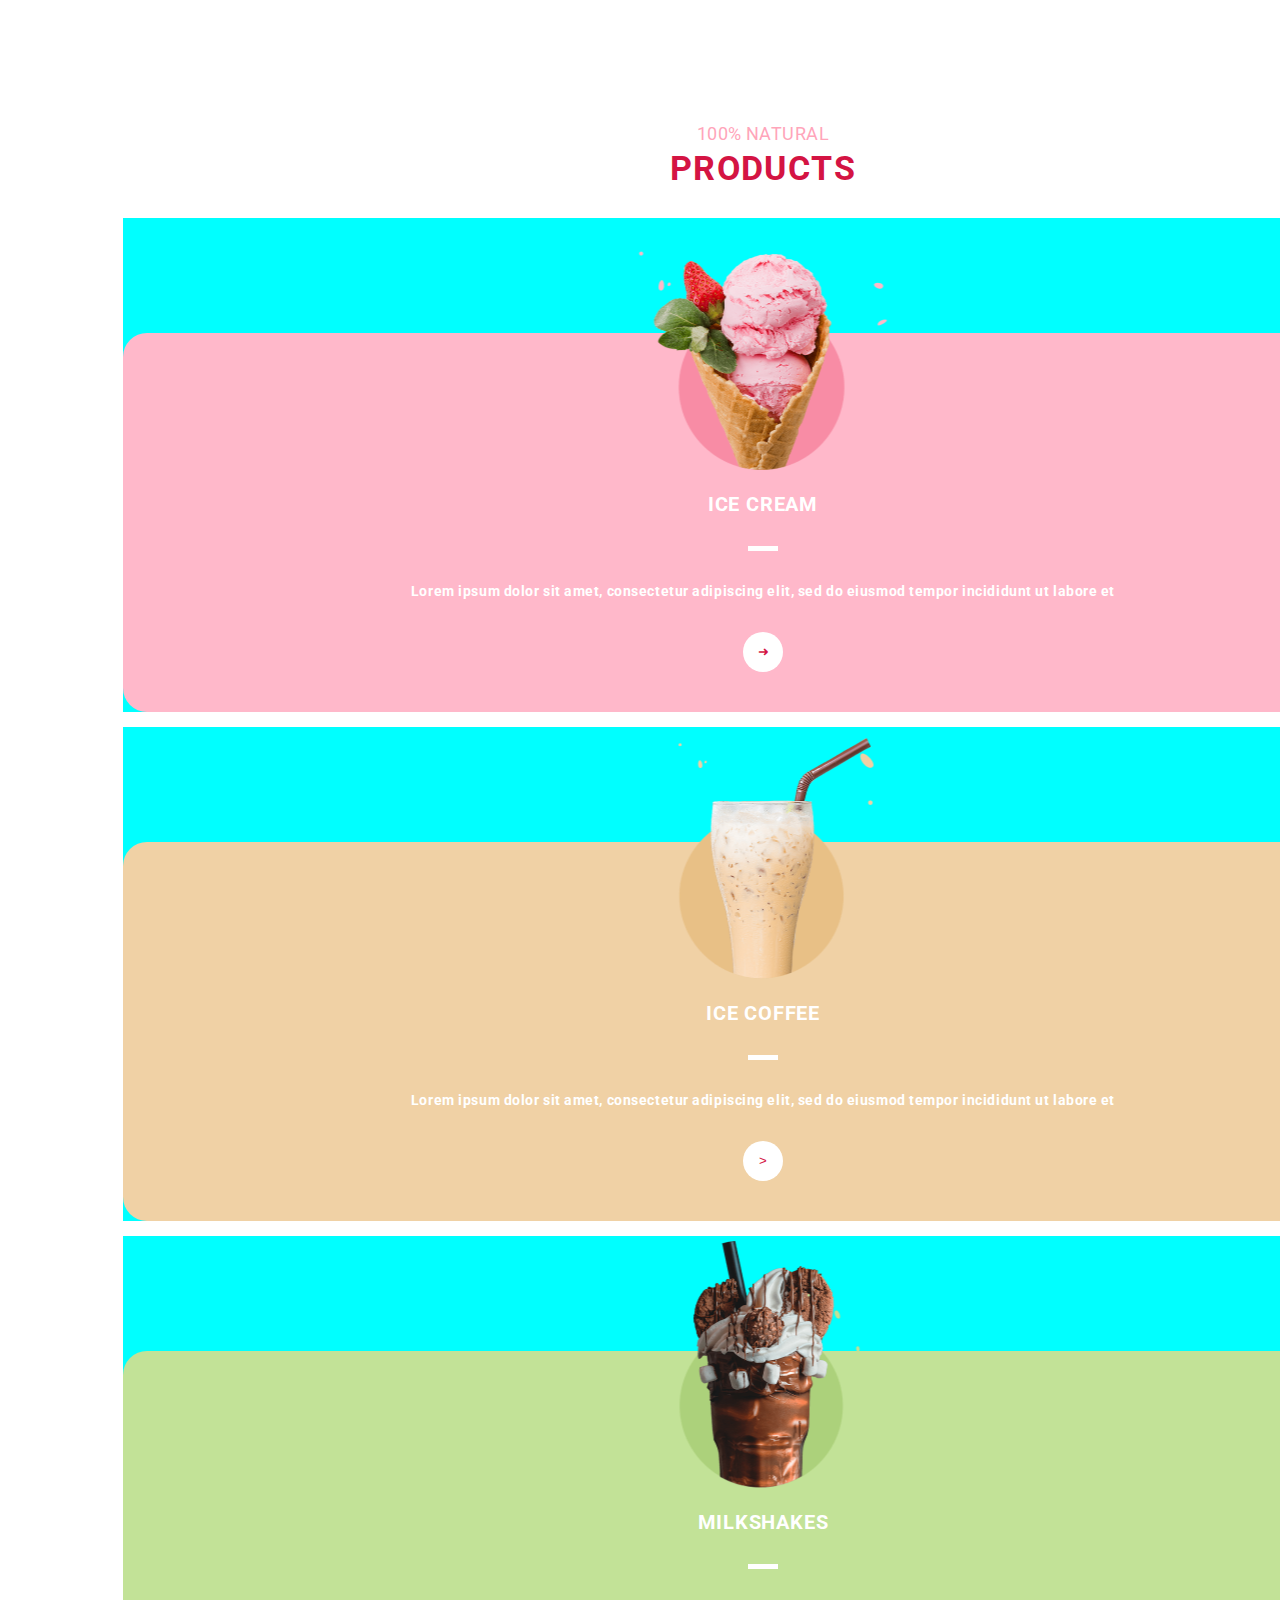
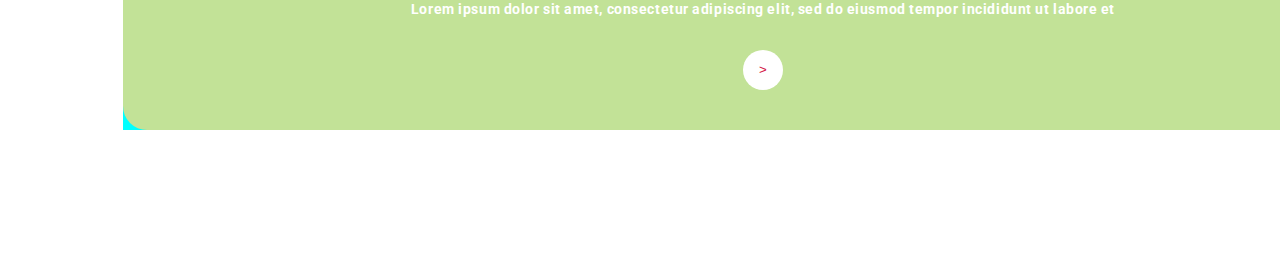
==== index.html @ 1167fb59 "копирует файлы" ====
<!DOCTYPE html>
<html lang="ru">
  <head>
    <meta charset="UTF-8" />
    <meta http-equiv="X-UA-Compatible" content="IE=edge" />
    <meta name="viewport" content="width=device-width, initial-scale=1.0" />
    <title>Студия_ВМ</title>

    <link rel="preconnect" href="https://fonts.googleapis.com" />
    <link rel="preconnect" href="https://fonts.gstatic.com" crossorigin />
    <link
      href="https://fonts.googleapis.com/css2?family=Raleway:wght@700&family=Roboto:wght@400;500;700;900&display=swap"
      rel="stylesheet"
    />

    <link
      rel="stylesheet"
      href="https://cdnjs.cloudflare.com/ajax/libs/modern-normalize/1.1.0/modern-normalize.min.css"
      integrity="sha512-wpPYUAdjBVSE4KJnH1VR1HeZfpl1ub8YT/NKx4PuQ5NmX2tKuGu6U/JRp5y+Y8XG2tV+wKQpNHVUX03MfMFn9Q=="
      crossorigin="anonymous"
      referrerpolicy="no-referrer"
    />

    <link rel="stylesheet" href="./css/main.min.css" />
  </head>
  <body>
    <section class="section">
      <div class="container">
        <p class="section-products__label section-products__label--margin">
          100% natural
        </p>
        <h2 class="section-products__title section-products__title--margin">
          products
        </h2>
        <ul class="products">
          <li class="products__item products__item--ice-cream-img">
            <div
              class="products__container products__container--color-ice-cream"
            >
              <h3 class="products__title products__text--margin">ice cream</h3>
              <p class="products__text products__text--margin">
                Lorem ipsum dolor sit amet, consectetur adipiscing elit, sed do
                eiusmod tempor incididunt ut labore et
              </p>
              <button class="products__btn" type="button">&#10140</button>
            </div>
          </li>

          <li class="products__item products__item--ice-coffee-img">
            <div
              class="products__container products__container--color-ice-coffee"
            >
              <h3 class="products__title products__text--margin">ice coffee</h3>
              <p class="products__text products__text--margin">
                Lorem ipsum dolor sit amet, consectetur adipiscing elit, sed do
                eiusmod tempor incididunt ut labore et
              </p>
              <button class="products__btn" type="button">></button>
            </div>
          </li>

          <li class="products__item products__item--milkshakes-img">
            <div
              class="products__container products__container--color-milkshakes"
            >
              <h3 class="products__title products__text--margin">milkshakes</h3>
              <p class="products__text products__text--margin">
                Lorem ipsum dolor sit amet, consectetur adipiscing elit, sed do
                eiusmod tempor incididunt ut labore et
              </p>
              <button class="products__btn" type="button">></button>
            </div>
          </li>
        </ul>
      </div>
    </section>
  </body>
</html>
---- css/main.min.css ----
:root{--primary-text-color: #757575;--title-text-color: #212121;--accent-color: #2196F3;--basic-white-color: #ffffff;--basic-dark-color: #2F303A;--primary-icon-color: #AFB1B8;--primary-font: 'Roboto', sans-serif;--secondary-font: 'Raleway', sans-serif}.visually-hidden{position:absolute;white-space:nowrap;width:1px;height:1px;overflow:hidden;border:0;padding:0;clip:rect(0 0 0 0);clip-path:inset(50%);margin:-1px}body{background-color:var(--basic-white-color);color:var(--primary-text-color);font-family:var(--primary-font);font-size:14px;line-height:1.71;letter-spacing:0.03em}a{text-decoration:none}ul,ol{padding:0;margin:0;list-style:none}img{display:block;max-width:100%;height:auto}h1,h2,h3,h4,h5,h6,p{margin-top:0;margin-bottom:0}.section{padding-top:120px;padding-bottom:100px}@media screen and (min-width: 768px){.section{padding-bottom:110px}}@media screen and (min-width: 1280px){.section{padding-top:125px;padding-bottom:120px}}.container{padding-left:20px;padding-right:20px;margin-right:auto;margin-left:auto}@media screen and (min-width: 320px){.container{width:320px}}@media screen and (min-width: 768px){.container{width:768px;padding-left:34px;padding-right:34px}}@media screen and (min-width: 1280px){.container{width:1280px;padding-left:115px;padding-right:115px}}.logo{font-family:var(--secondary-font);font-weight:700;font-size:24px;line-height:1.17;color:var(--accent-color)}@media screen and (min-width: 1200px){.logo{font-size:26px;line-height:1.19}}.logo__accent-header{color:#000000}.footer__logo{display:block;margin-bottom:20px}.logo__accent-footer{color:var(--basic-white-color)}.social{display:flex;justify-content:center}.social__item{width:44px;height:44px;margin-right:10px}.social__item:last-child{margin-right:0}.social__link{width:100%;height:100%;background-color:#fff;border-radius:50%;display:flex;align-items:center;justify-content:center;transition:background-color 250ms cubic-bezier(0.4, 0, 0.2, 1)}.social__link:hover,.social__link:focus{background-color:var(--accent-color)}.social__link--background-footer{background-color:rgba(255,255,255,0.1)}.social__social-icon{fill:#afb1b8;transition:fill 250ms cubic-bezier(0.4, 0, 0.2, 1)}.social__link:hover .social__social-icon,.social__link:focus .social__social-icon{fill:#ffffff}.social__social-icon-footer{fill:#ffffff}.button{font-family:inherit;font-weight:700;font-size:16px;line-height:1.87;letter-spacing:0.06em;background-color:var(--accent-color);color:var(--basic-white-color);border:transparent;cursor:pointer;box-shadow:0px 4px 4px rgba(0,0,0,0.15);border-radius:4px}.backdrop{position:fixed;top:0;left:0;width:100vw;height:100vh;background-color:rgba(0,0,0,0.2);opacity:1;transition:opacity 250ms cubic-bezier(0.4, 0, 0.2, 1),visibility 250ms cubic-bezier(0.4, 0, 0.2, 1)}.backdrop.is-hidden{visibility:hidden;opacity:0;pointer-events:none}.modal{padding:40px;background-color:#fff;box-shadow:0px 1px 3px rgba(0,0,0,0.12),0px 1px 1px rgba(0,0,0,0.14),0px 2px 1px rgba(0,0,0,0.2);border-radius:4px}@media screen and (min-width: 480px){.modal{position:absolute;top:50%;left:50%;z-index:10;width:450px;transform:translate(-50%, -50%) scale(1);transition:transform 250ms cubic-bezier(0.4, 0, 0.2, 1)}.backdrop.is-hidden .modal{transform:translate(-50%, -50%) scale(0.8)}}@media screen and (min-width: 1200px){.modal{width:528px}}.modal__btn{position:absolute;top:8px;right:8px;width:30px;height:30px;border:1px solid rgba(0,0,0,0.1);border-radius:50%;background-color:#ffffff;cursor:pointer;line-height:0;display:flex;align-items:center;justify-content:center}.modal__btn-icon{fill:#000000;transition:fill 250ms cubic-bezier(0.4, 0, 0.2, 1)}.modal__btn:hover .modal__btn-icon,.modal__btn:focus .modal__btn-icon{fill:var(--accent-color)}.modal-form__title{margin-bottom:12px;font-weight:700;font-size:20px;line-height:1.5;text-align:center;letter-spacing:0.03em;color:#212121}@media screen and (min-width: 1200px){.modal-form__title{line-height:1.15}}.modal-form__label{display:block;font-size:12px;line-height:1.17;letter-spacing:0.01em;margin-bottom:10px;transition:color 250ms cubic-bezier(0.4, 0, 0.2, 1)}@media screen and (max-width: 767px){.modal-form__label:focus-within{color:var(--accent-color)}}.modal-form__wrapper{position:relative;display:block;margin-top:4px}.modal-form__input{width:100%;height:40px;padding-left:42px;border:1px solid rgba(33,33,33,0.2);border-radius:4px;cursor:pointer;transition:border 250ms cubic-bezier(0.4, 0, 0.2, 1)}.modal-form__input:focus{border-color:var(--accent-color);outline:none}.modal-form__icon{position:absolute;top:50%;left:12px;transform:translateY(-50%);fill:var(--title-text-color);transition:fill 250ms cubic-bezier(0.4, 0, 0.2, 1)}.modal-form__input:focus+.modal-form__icon{fill:var(--accent-color)}.modal-form--textarea-margin{margin-bottom:20px}.modal-form__textarea{display:block;width:100%;height:120px;padding:12px 16px;margin-top:4px;resize:none;border:1px solid rgba(33,33,33,0.2);border-radius:4px;cursor:pointer;transition:border 250ms cubic-bezier(0.4, 0, 0.2, 1)}.modal-form__textarea:focus{border-color:var(--accent-color);outline:none}.modal-form__textarea::placeholder{line-height:1.14;letter-spacing:0.01em;color:rgba(117,117,117,0.5)}.modal-form__checkbox:checked+.modal-form__checkbox-label::before{background-image:url(../img/icon-check.svg);background-repeat:no-repeat;background-size:cover;background-position:center;background-origin:border-box;border-color:transparent}.modal-form__checkbox:focus+.modal-form__checkbox-label::before{outline:2px solid var(--accent-color)}.modal-form__checkbox-label{display:flex;align-items:center;justify-content:center;margin-bottom:30px;cursor:pointer;line-height:1.71}@media screen and (max-width: 1199px){.modal-form__checkbox-label{font-size:12px;line-height:1.17;letter-spacing:0.02em}}.modal-form__checkbox-label::before{display:block;content:'';width:16px;height:15px;margin-right:8px;border:2px solid var(--title-text-color);border-radius:2px}.modal-form__agreement{text-decoration:underline;color:var(--accent-color)}.modal-form__btn{display:block;margin:0 auto;padding:10px 55px;transition:background-color 250ms cubic-bezier(0.4, 0, 0.2, 1)}.modal-form__btn:hover,.modal-form__btn:focus{background-color:#188ce8}.header{padding-top:16px;padding-bottom:16px;border-bottom:1px solid #ececec}@media screen and (min-width: 768px){.header{padding-top:21px;padding-bottom:21px}}@media screen and (min-width: 1200px){.header{padding-top:24px;padding-bottom:25px}}.header__container{display:flex;align-items:center}@media screen and (max-width: 767px){.header__container{justify-content:space-between}}@media screen and (max-width: 767px){.header-nav{display:none}}@media screen and (min-width: 768px){.nav{display:flex;margin-left:88px}}@media screen and (min-width: 1200px){.nav{margin-left:93px}}.nav__item+.nav__item{margin-left:50px}.nav__link{font-weight:500;letter-spacing:0.02em;line-height:1.14;color:var(--title-text-color);position:relative;transition:color 250ms cubic-bezier(0.4, 0, 0.2, 1)}.nav__link:hover,.nav__link:focus{color:var(--accent-color)}.nav__link.nav__link--current{color:var(--accent-color)}.nav__link.nav__link--current::after{content:'';display:block;width:100%;height:4px;border-radius:2px;background-color:var(--accent-color);position:absolute;left:0;bottom:-33px}.header-contacts{margin-left:auto}@media screen and (max-width: 767px){.header-contacts{display:none}}@media screen and (min-width: 1200px){.header-contacts{display:flex}}.header-contacts__item+.header-contacts__item{margin-top:10px}@media screen and (min-width: 1200px){.header-contacts__item+.header-contacts__item{margin-top:0;margin-left:50px}}.header-contacts__link{color:var(--primary-text-color);display:flex;align-items:center;font-weight:500;font-size:12px;line-height:1.17;letter-spacing:0.02em;transition:color 250ms cubic-bezier(0.4, 0, 0.2, 1)}@media screen and (min-width: 1200px){.header-contacts__link{font-size:14px;line-height:1.14}}.header-contacts__link:hover,.header-contacts__link:focus{color:var(--accent-color)}.header-contacts__icon{margin-right:8px;fill:currentColor}.header-contacts:hover .header-contacts__icon,.header-contacts:focus .header-contacts__icon{fill:currentColor}@media screen and (min-width: 1200px){.header-contacts__icon{margin-right:10px}}.header-contacts__icon-envelope{width:14px;height:10px}@media screen and (min-width: 1200px){.header-contacts__icon-envelope{width:16px;height:12px}}.header-contacts__icon-smartphone{width:10px;height:14px}@media screen and (min-width: 1200px){.header-contacts__icon-smartphone{height:16px}}.mobile-btn__open{padding:0;line-height:0;background-color:transparent;border:none;cursor:pointer}@media screen and (min-width: 768px){.mobile-btn__open{display:none}}.mobile-btn__icon{width:40px;height:40px;fill:var(--title-text-color);transition:fill 250ms cubic-bezier(0.4, 0, 0.2, 1)}.mobile-btn__open:hover .mobile-btn__icon,.mobile-btn__open:focus .mobile-btn__icon{fill:var(--accent-color)}.mobile-menu{position:fixed;z-index:69;top:0;left:0;width:100%;height:100%;padding:48px 40px;background-color:var(--basic-white-color);display:flex;flex-direction:column;justify-content:space-between;transform:translateX(100%);transition:transform 350ms cubic-bezier(0.4, 0, 0.2, 1)}.mobile-menu.is-open{transform:translateX(0)}@media screen and (min-width: 768px){.mobile-menu{display:none}}.mobile-menu__btn-close{position:absolute;top:10px;right:15px;padding:0;line-height:0;background-color:transparent;border:none;cursor:pointer}.mobile-menu__icon{width:40px;height:40px;fill:var(--title-text-color);transition:fill 250ms cubic-bezier(0.4, 0, 0.2, 1)}.mobile-menu__btn-close:hover .mobile-menu__icon,.mobile-menu__btn-close:focus .mobile-menu__icon{fill:var(--accent-color)}.mobile-nav__item:not(:last-child){margin-bottom:32px}.mobile-menu__link{font-weight:500;font-size:40px;line-height:1.18;letter-spacing:0.02em;color:var(--title-text-color);transition:color 250ms cubic-bezier(0.4, 0, 0.2, 1)}.mobile-menu__link:hover,.mobile-menu__link:focus{color:var(--accent-color)}.mobile-menu__link--current{color:var(--accent-color)}.mobile-contacts{margin-bottom:64px}.mobile-contacts__item+.mobile-contacts__item{margin-top:32px}.mobile-contacts__link-tel{font-weight:500;font-size:7vw;line-height:1.18;letter-spacing:0.02em;color:var(--accent-color);transition:color 250ms cubic-bezier(0.4, 0, 0.2, 1)}.mobile-contacts__link-tel:hover,.mobile-contacts__link-tel:focus{color:#1079cf}@media screen and (min-width: 480px){.mobile-contacts__link-tel{font-size:34px}}.mobile-contacts__link-mail{font-weight:500;font-size:6vw;line-height:1.17;letter-spacing:0.02em;color:var(--primary-text-color);transition:color 250ms cubic-bezier(0.4, 0, 0.2, 1)}.mobile-contacts__link-mail:hover,.mobile-contacts__link-mail:focus{color:var(--accent-color)}@media screen and (min-width: 480px){.mobile-contacts__link-mail{font-size:24px}}.mobile-social{display:flex;flex-wrap:wrap}.mobile-social__item:not(:last-child){position:relative;margin-right:20px}@media screen and (min-width: 440px){.mobile-social__item:not(:last-child)::after{content:'';width:1px;height:22px;background-color:rgba(33,33,33,0.2);display:block;position:absolute;top:0px;right:-10px}}.mobile-social__link{font-weight:500;font-size:18px;line-height:1.22;letter-spacing:0.02em;color:var(--accent-color)}.hero{padding-top:118px;padding-bottom:118px;margin:0 auto;background-color:#c4c4c4;text-align:center;background-repeat:no-repeat;background-size:cover;background-position:center}@media screen and (max-width: 767px){.hero{background-image:linear-gradient(rgba(47,48,58,0.4), rgba(47,48,58,0.4)),url("../img/hero-bg-mobile.jpg")}}@media screen and (max-width: 767px) and (min-device-pixel-ratio: 2), screen and (max-width: 767px) and (min-resolution: 192dpi), screen and (max-width: 767px) and (min-resolution: 2dppx){.hero{background-image:linear-gradient(rgba(47,48,58,0.4), rgba(47,48,58,0.4)),url("../img/hero-bg-mobile@2x.jpg")}}@media screen and (min-width: 768px){.hero{background-image:linear-gradient(rgba(47,48,58,0.4), rgba(47,48,58,0.4)),url("../img/hero-bg-tablet.jpg")}}@media screen and (min-width: 768px) and (min-device-pixel-ratio: 2), screen and (min-width: 768px) and (min-resolution: 192dpi), screen and (min-width: 768px) and (min-resolution: 2dppx){.hero{background-image:linear-gradient(rgba(47,48,58,0.4), rgba(47,48,58,0.4)),url("../img/hero-bg-tablet@2x.jpg")}}@media screen and (min-width: 1200px){.hero{max-width:1600px;padding-top:200px;padding-bottom:200px;background-image:linear-gradient(rgba(47,48,58,0.4), rgba(47,48,58,0.4)),url("../img/hero-bg.jpg")}}@media screen and (min-width: 1200px) and (min-device-pixel-ratio: 2), screen and (min-width: 1200px) and (min-resolution: 192dpi), screen and (min-width: 1200px) and (min-resolution: 2dppx){.hero{background-image:linear-gradient(rgba(47,48,58,0.4), rgba(47,48,58,0.4)),url("../img/hero-bg@2x.jpg")}}.hero__title{max-width:360px;margin:0 auto 30px;color:var(--basic-white-color);font-weight:900;font-size:26px;line-height:1.62;letter-spacing:0.06em;text-transform:uppercase;text-align:center}@media screen and (min-width: 1200px){.hero__title{max-width:696px;font-size:44px;line-height:1.36}}.hero__button{padding:10px 32px;transition:color 250ms cubic-bezier(0.4, 0, 0.2, 1),background-color 250ms cubic-bezier(0.4, 0, 0.2, 1),box-shadow 250ms cubic-bezier(0.4, 0, 0.2, 1)}.hero__button:hover,.hero__button:focus{color:var(--accent-color);background-color:var(--basic-white-color);box-shadow:0 0 0 rgba(0,0,0,0)}@media screen and (min-width: 768px){.benefits{display:flex;flex-wrap:wrap;margin:-15px}}@media screen and (max-width: 767px){.benefits__item:not(:last-child){margin-bottom:30px}}@media screen and (min-width: 768px){.benefits__item{flex-basis:calc((100% - 60px) / 2);margin:15px}}@media screen and (min-width: 1200px){.benefits__item{flex-basis:calc((100% - 4 * 30px) / 4)}}.benefits__title{margin-bottom:10px;font-size:14px;font-weight:700;line-height:1.14;text-transform:uppercase;color:var(--title-text-color)}@media screen and (max-width: 767px){.benefits__title{text-align:center}}.benefits__container{display:flex;height:120px;margin-bottom:30px;align-items:center;justify-content:center;border-radius:4px;background-color:#f5f4fa}.benefits__icon{width:70px;height:70px}.doing{display:flex;flex-wrap:wrap;margin-left:-30px}.doing__item{flex-basis:calc(100% / 3 - 30px);margin-left:30px;position:relative}.doing__label{position:absolute;width:100%;height:70px;left:0;bottom:0;display:flex;align-items:center;justify-content:center;background-color:rgba(47,48,58,0.8)}.doing__text{font-weight:700;line-height:1.14;text-transform:uppercase;color:var(--basic-white-color)}@media screen and (min-width: 768px){.team{display:flex;flex-wrap:wrap;margin:-15px}}.team__item{background-color:#ffffff;box-shadow:0px 1px 3px rgba(0,0,0,0.12),0px 1px 1px rgba(0,0,0,0.14),0px 2px 1px rgba(0,0,0,0.2);border-radius:0 0 4px 4px}@media screen and (max-width: 767px){.team__item:not(:last-child){margin-bottom:30px}}@media screen and (min-width: 768px){.team__item{flex-basis:calc((100% - 60px) / 2);margin:15px}}@media screen and (min-width: 1200px){.team__item{flex-basis:calc((100% - 4 * 30px) / 4)}}.team__conteiner{padding:30px 15px 24px;text-align:center}@media screen and (min-width: 1200px){.team__conteiner{padding:30px 15px}}.team__title{margin-bottom:10px;font-size:16px;font-weight:500;line-height:1.18;color:var(--title-text-color)}.team__text{margin-bottom:16px;font-size:16px;line-height:1.18}.clients{display:flex;flex-wrap:wrap;margin:-15px}.clients__item{flex-basis:calc((100% - 60px) / 2);height:92px;margin:15px}@media screen and (min-width: 768px){.clients__item{flex-basis:calc((100% - 90px) / 3)}}@media screen and (min-width: 1200px){.clients__item{flex-basis:calc((100% - 6 * 30px) / 6)}}.clients__link{width:100%;height:100%;display:flex;align-items:center;justify-content:center;border:1px solid var(--primary-icon-color);border-radius:4px;transition:border 250ms cubic-bezier(0.4, 0, 0.2, 1)}.clients__link:hover,.clients__link:focus{border:1px solid var(--accent-color)}.clients__icon{fill:var(--primary-icon-color);transition:fill 250ms cubic-bezier(0.4, 0, 0.2, 1)}.clients__link:hover .clients__icon,.clients__link:focus .clients__icon{fill:var(--accent-color)}.footer{padding-top:60px;padding-bottom:60px;background-color:var(--basic-dark-color)}@media screen and (max-width: 1199px){.footer__container{text-align:center}}@media screen and (min-width: 1200px){.footer__container{display:flex;justify-content:space-between;align-items:baseline}}.footer__before-container{margin-bottom:60px}@media screen and (min-width: 768px){.footer__before-container{display:flex;justify-content:space-around;align-items:baseline}}@media screen and (min-width: 1200px){.footer__before-container{margin-bottom:0}}@media screen and (max-width: 767px){.footer__contacts{margin-bottom:60px}}@media screen and (min-width: 1200px){.footer__contacts{margin-right:70px}}.address{font-style:normal}.contacts-footer__item:not(:last-child){margin-bottom:8px}@media screen and (min-width: 1200px){.contacts-footer__item:not(:last-child){margin-bottom:9px}}.contacts-footer__link-map{color:var(--basic-white-color);transition:color 250ms cubic-bezier(0.4, 0, 0.2, 1)}.contacts-footer__link-map:hover,.contacts-footer__link-map:focus{color:var(--accent-color)}.contacts-footer__link-f{color:rgba(255,255,255,0.6);transition:color 250ms cubic-bezier(0.4, 0, 0.2, 1)}.contacts-footer__link-f:hover,.contacts-footer__link-f:focus{color:var(--accent-color)}.footer__title{margin-bottom:20px;font-weight:700;line-height:1.14;text-transform:uppercase;color:var(--basic-white-color)}@media screen and (max-width: 1199px){.footer-form{max-width:450px;margin-left:auto;margin-right:auto}}@media screen and (min-width: 1200px){.footer-form{display:flex}}.footer-form__input{width:100%;height:50px;padding:15px 16px;margin-bottom:20px;font-family:inherit;font-size:16px;line-height:1.25;color:#ffffff;cursor:pointer;background-color:transparent;border:1px solid rgba(255,255,255,0.3);box-shadow:0px 4px 4px rgba(0,0,0,0.15);border-radius:4px;transition:border 250ms cubic-bezier(0.4, 0, 0.2, 1)}@media screen and (min-width: 1200px){.footer-form__input{width:358px;margin-right:12px;margin-bottom:0}}.footer-form__input:focus{border-color:var(--accent-color);outline:none}.footer-form__input::placeholder{color:rgba(255,255,255,0.6)}.footer-form__btn{width:200px;height:50px;padding:0;display:inline-flex;align-items:center;justify-content:center;transition:background-color 250ms cubic-bezier(0.4, 0, 0.2, 1)}.footer-form__btn:hover,.footer-form__btn:focus{background-color:#188ce8}.footer-form__icon{fill:currentColor;margin-left:10px}.filter{display:flex;flex-wrap:wrap;margin-bottom:40px}@media screen and (min-width: 768px){.filter{justify-content:center;margin-bottom:30px}}@media screen and (min-width: 1200px){.filter{margin-bottom:50px}}.filter__item:not(:last-child){margin-right:8px}@media screen and (max-width: 391px){.filter__item:nth-child(2n){margin-right:0}.filter__item:not(:last-child){margin-bottom:15px}}@media screen and (min-width: 392px) and (max-width: 767px){.filter__item:nth-child(-n+3){margin-bottom:15px}.filter__item:nth-child(3){margin-right:0px}}.filter__button{padding:6px 22px;font-family:inherit;font-weight:500;font-size:16px;line-height:1.62;text-align:center;letter-spacing:0.03em;background-color:#f5f4fa;color:var(--title-text-color);cursor:pointer;border:transparent;border-radius:4px;box-shadow:0 0 0 rgba(0,0,0,0);transition:color 250ms cubic-bezier(0.4, 0, 0.2, 1),background-color 250ms cubic-bezier(0.4, 0, 0.2, 1),box-shadow 250ms cubic-bezier(0.4, 0, 0.2, 1)}.filter__button:hover,.filter__button:focus{color:var(--basic-white-color);background-color:var(--accent-color);box-shadow:0px 3px 1px rgba(0,0,0,0.1),0px 1px 2px rgba(0,0,0,0.08),0px 2px 2px rgba(0,0,0,0.12)}@media screen and (min-width: 768px){.projects{display:flex;flex-wrap:wrap;margin:-15px}}@media screen and (max-width: 767px){.projects__item:not(:last-child){margin-bottom:30px}}@media screen and (min-width: 768px){.projects__item{flex-basis:calc((100% - 60px) / 2);margin:15px}}@media screen and (min-width: 1200px){.projects__item{flex-basis:calc((100% - 3 * 30px) / 3)}}.projects__link{display:block;width:100%;height:100%;box-shadow:0 0 0 rgba(0,0,0,0),0 0 0 rgba(0,0,0,0),0 0 0 rgba(0,0,0,0);transition:box-shadow 250ms cubic-bezier(0.4, 0, 0.2, 1)}.projects__link:hover,.projects__link:focus{box-shadow:0px 1px 1px rgba(0,0,0,0.12),0px 4px 4px rgba(0,0,0,0.06),1px 4px 6px rgba(0,0,0,0.16)}.projects__container{padding:20px 24px;border-left:1px solid #eeeeee;border-bottom:1px solid #eeeeee;border-right:1px solid #eeeeee}@media screen and (min-width: 768px) and (max-width: 1199px){.projects__item:first-child .projects__container{padding-bottom:56px}}.projects__title{margin-bottom:4px;font-weight:700;font-size:18px;line-height:2;letter-spacing:0.06em;color:var(--title-text-color)}.projects__text{font-size:16px;line-height:1.87;color:var(--primary-text-color)}.projects__box{position:relative;overflow:hidden}.projects__overlay{position:absolute;top:0;left:0;width:100%;height:100%;padding:24px;display:flex;align-items:center;background-color:rgba(33,150,243,0.9);transform:translateY(100%);transition:transform 250ms cubic-bezier(0.4, 0, 0.2, 1)}.projects__link:hover .projects__overlay,.projects__link:focus .projects__overlay{transform:translateY(0)}.projects__overlay-text{font-size:18px;line-height:1.56;color:#ffffff}@media screen and (max-width: 479px){.projects__overlay-text{font-size:4vw}}.section-products__label{font-size:18px;line-height:1.17px;text-align:center;text-transform:uppercase;color:#ffa5ba}.section-products__label--margin{margin-bottom:15px}.section-products__title{font-size:34px;line-height:1.15;text-align:center;letter-spacing:0.04em;text-transform:uppercase;color:#d41443}.section-products__title--margin{margin-bottom:30px}.products__item{width:100%;height:100%;padding-top:115px;background-color:aqua;position:relative}.products__item:not(:last-child){margin-bottom:15px}.products__item--ice-cream-img::before{content:'';display:block;width:249px;height:252px;background-image:url("../img/ice-cream-mobile.png");background-repeat:no-repeat;background-size:cover;background-position:center;position:absolute;top:0;left:50%;transform:translateX(-50%)}.products__item--ice-coffee-img::before{content:'';display:block;width:249px;height:252px;background-image:url("../img/ice-coffee-mobile.png");background-repeat:no-repeat;background-size:cover;background-position:center;position:absolute;top:0;left:50%;transform:translateX(-50%)}.products__item--milkshakes-img::before{content:'';display:block;width:249px;height:252px;background-image:url("../img/milkshakes-mobile.png");background-repeat:no-repeat;background-size:cover;background-position:center;position:absolute;top:0;left:50%;transform:translateX(-50%)}.products__container{display:block;padding:160px 40px 40px;border-radius:24px}.products__container--color-ice-cream{background-color:#ffb8ca}.products__container--color-ice-coffee{background-color:#f0d1a5}.products__container--color-milkshakes{background-color:#c2e297}.products__title{font-size:20px;line-height:1.15;text-align:center;letter-spacing:0.04em;text-transform:uppercase;color:#ffffff}.products__title::after{content:'';display:block;width:30px;height:5px;margin:30px auto 0;background-color:#fff}.products__text{font-weight:bold;font-size:14px;line-height:1.5;text-align:center;letter-spacing:0.04em;color:#ffffff}.products__text--margin{margin-bottom:30px}.products__btn{width:40px;height:40px;margin:0 auto;border:transparent;border-radius:50%;background-color:#ffffff;cursor:pointer;line-height:0;color:#d41443;display:flex;align-items:center;justify-content:center}
/*# sourceMappingURL=main.min.css.map */
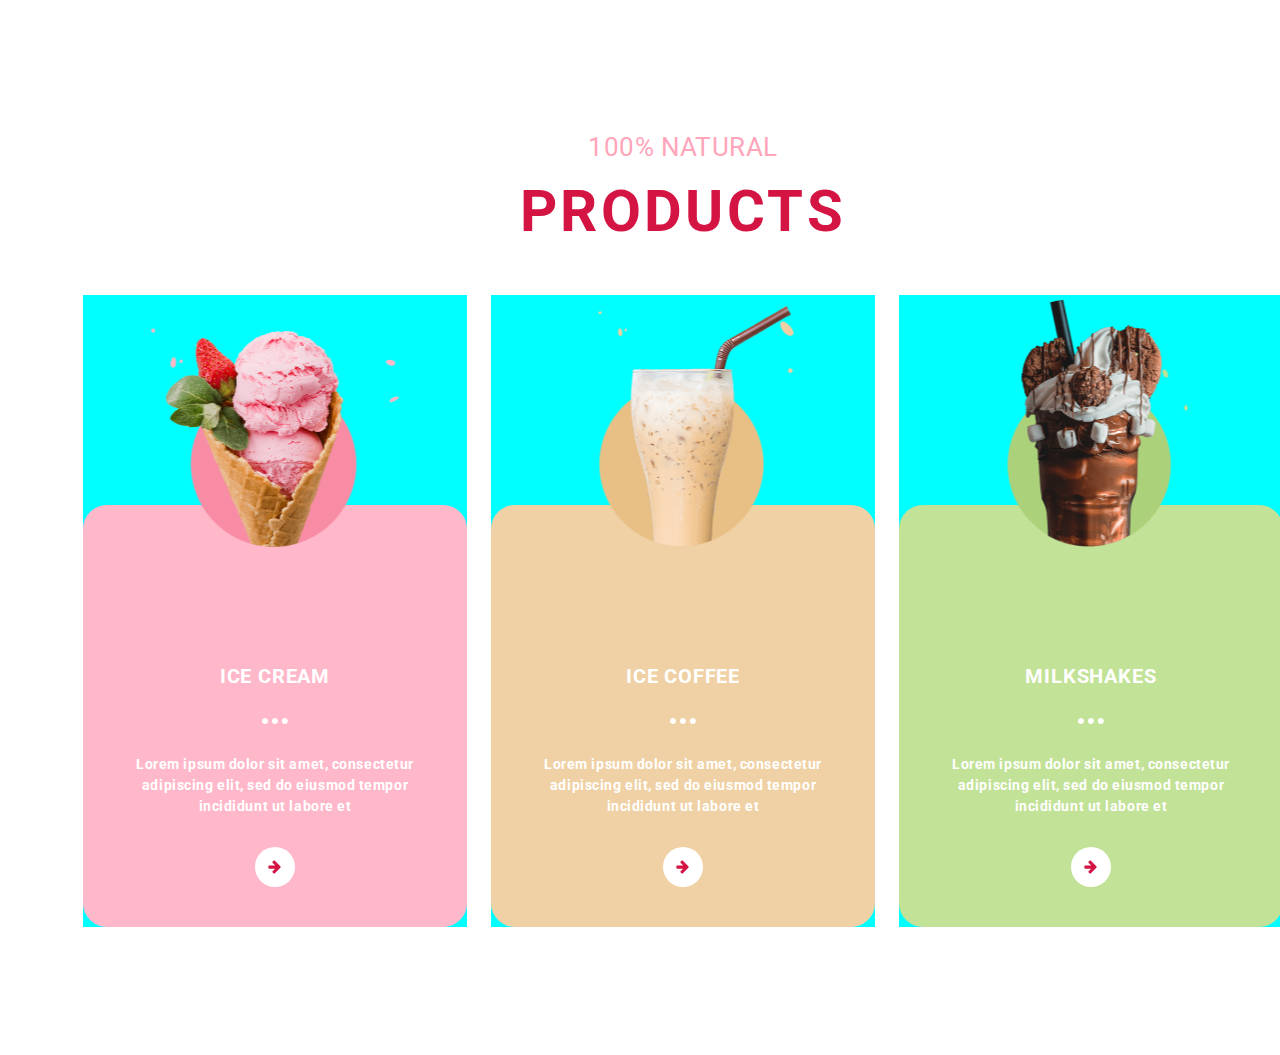
==== commit cbf4110a: "адаптив" ====
--- a/index.html
+++ b/index.html
@@ -42,7 +42,11 @@
                 Lorem ipsum dolor sit amet, consectetur adipiscing elit, sed do
                 eiusmod tempor incididunt ut labore et
               </p>
-              <button class="products__btn" type="button">&#10140</button>
+              <button class="products__btn" type="button" title="open recipe">
+                <svg class="products__btn-icon">
+                  <use href="./img/icons.svg#arrow-right"></use>
+                </svg>
+              </button>
             </div>
           </li>
 
@@ -55,7 +59,11 @@
                 Lorem ipsum dolor sit amet, consectetur adipiscing elit, sed do
                 eiusmod tempor incididunt ut labore et
               </p>
-              <button class="products__btn" type="button">></button>
+              <button class="products__btn" type="button" title="open recipe">
+                <svg class="products__btn-icon">
+                  <use href="./img/icons.svg#arrow-right"></use>
+                </svg>
+              </button>
             </div>
           </li>
 
@@ -68,7 +76,11 @@
                 Lorem ipsum dolor sit amet, consectetur adipiscing elit, sed do
                 eiusmod tempor incididunt ut labore et
               </p>
-              <button class="products__btn" type="button">></button>
+              <button class="products__btn" type="button" title="open recipe">
+                <svg class="products__btn-icon">
+                  <use href="./img/icons.svg#arrow-right"></use>
+                </svg>
+              </button>
             </div>
           </li>
         </ul>
--- a/css/main.min.css
+++ b/css/main.min.css
@@ -1,2 +1,2 @@
-:root{--primary-text-color: #757575;--title-text-color: #212121;--accent-color: #2196F3;--basic-white-color: #ffffff;--basic-dark-color: #2F303A;--primary-icon-color: #AFB1B8;--primary-font: 'Roboto', sans-serif;--secondary-font: 'Raleway', sans-serif}.visually-hidden{position:absolute;white-space:nowrap;width:1px;height:1px;overflow:hidden;border:0;padding:0;clip:rect(0 0 0 0);clip-path:inset(50%);margin:-1px}body{background-color:var(--basic-white-color);color:var(--primary-text-color);font-family:var(--primary-font);font-size:14px;line-height:1.71;letter-spacing:0.03em}a{text-decoration:none}ul,ol{padding:0;margin:0;list-style:none}img{display:block;max-width:100%;height:auto}h1,h2,h3,h4,h5,h6,p{margin-top:0;margin-bottom:0}.section{padding-top:120px;padding-bottom:100px}@media screen and (min-width: 768px){.section{padding-bottom:110px}}@media screen and (min-width: 1280px){.section{padding-top:125px;padding-bottom:120px}}.container{padding-left:20px;padding-right:20px;margin-right:auto;margin-left:auto}@media screen and (min-width: 320px){.container{width:320px}}@media screen and (min-width: 768px){.container{width:768px;padding-left:34px;padding-right:34px}}@media screen and (min-width: 1280px){.container{width:1280px;padding-left:115px;padding-right:115px}}.logo{font-family:var(--secondary-font);font-weight:700;font-size:24px;line-height:1.17;color:var(--accent-color)}@media screen and (min-width: 1200px){.logo{font-size:26px;line-height:1.19}}.logo__accent-header{color:#000000}.footer__logo{display:block;margin-bottom:20px}.logo__accent-footer{color:var(--basic-white-color)}.social{display:flex;justify-content:center}.social__item{width:44px;height:44px;margin-right:10px}.social__item:last-child{margin-right:0}.social__link{width:100%;height:100%;background-color:#fff;border-radius:50%;display:flex;align-items:center;justify-content:center;transition:background-color 250ms cubic-bezier(0.4, 0, 0.2, 1)}.social__link:hover,.social__link:focus{background-color:var(--accent-color)}.social__link--background-footer{background-color:rgba(255,255,255,0.1)}.social__social-icon{fill:#afb1b8;transition:fill 250ms cubic-bezier(0.4, 0, 0.2, 1)}.social__link:hover .social__social-icon,.social__link:focus .social__social-icon{fill:#ffffff}.social__social-icon-footer{fill:#ffffff}.button{font-family:inherit;font-weight:700;font-size:16px;line-height:1.87;letter-spacing:0.06em;background-color:var(--accent-color);color:var(--basic-white-color);border:transparent;cursor:pointer;box-shadow:0px 4px 4px rgba(0,0,0,0.15);border-radius:4px}.backdrop{position:fixed;top:0;left:0;width:100vw;height:100vh;background-color:rgba(0,0,0,0.2);opacity:1;transition:opacity 250ms cubic-bezier(0.4, 0, 0.2, 1),visibility 250ms cubic-bezier(0.4, 0, 0.2, 1)}.backdrop.is-hidden{visibility:hidden;opacity:0;pointer-events:none}.modal{padding:40px;background-color:#fff;box-shadow:0px 1px 3px rgba(0,0,0,0.12),0px 1px 1px rgba(0,0,0,0.14),0px 2px 1px rgba(0,0,0,0.2);border-radius:4px}@media screen and (min-width: 480px){.modal{position:absolute;top:50%;left:50%;z-index:10;width:450px;transform:translate(-50%, -50%) scale(1);transition:transform 250ms cubic-bezier(0.4, 0, 0.2, 1)}.backdrop.is-hidden .modal{transform:translate(-50%, -50%) scale(0.8)}}@media screen and (min-width: 1200px){.modal{width:528px}}.modal__btn{position:absolute;top:8px;right:8px;width:30px;height:30px;border:1px solid rgba(0,0,0,0.1);border-radius:50%;background-color:#ffffff;cursor:pointer;line-height:0;display:flex;align-items:center;justify-content:center}.modal__btn-icon{fill:#000000;transition:fill 250ms cubic-bezier(0.4, 0, 0.2, 1)}.modal__btn:hover .modal__btn-icon,.modal__btn:focus .modal__btn-icon{fill:var(--accent-color)}.modal-form__title{margin-bottom:12px;font-weight:700;font-size:20px;line-height:1.5;text-align:center;letter-spacing:0.03em;color:#212121}@media screen and (min-width: 1200px){.modal-form__title{line-height:1.15}}.modal-form__label{display:block;font-size:12px;line-height:1.17;letter-spacing:0.01em;margin-bottom:10px;transition:color 250ms cubic-bezier(0.4, 0, 0.2, 1)}@media screen and (max-width: 767px){.modal-form__label:focus-within{color:var(--accent-color)}}.modal-form__wrapper{position:relative;display:block;margin-top:4px}.modal-form__input{width:100%;height:40px;padding-left:42px;border:1px solid rgba(33,33,33,0.2);border-radius:4px;cursor:pointer;transition:border 250ms cubic-bezier(0.4, 0, 0.2, 1)}.modal-form__input:focus{border-color:var(--accent-color);outline:none}.modal-form__icon{position:absolute;top:50%;left:12px;transform:translateY(-50%);fill:var(--title-text-color);transition:fill 250ms cubic-bezier(0.4, 0, 0.2, 1)}.modal-form__input:focus+.modal-form__icon{fill:var(--accent-color)}.modal-form--textarea-margin{margin-bottom:20px}.modal-form__textarea{display:block;width:100%;height:120px;padding:12px 16px;margin-top:4px;resize:none;border:1px solid rgba(33,33,33,0.2);border-radius:4px;cursor:pointer;transition:border 250ms cubic-bezier(0.4, 0, 0.2, 1)}.modal-form__textarea:focus{border-color:var(--accent-color);outline:none}.modal-form__textarea::placeholder{line-height:1.14;letter-spacing:0.01em;color:rgba(117,117,117,0.5)}.modal-form__checkbox:checked+.modal-form__checkbox-label::before{background-image:url(../img/icon-check.svg);background-repeat:no-repeat;background-size:cover;background-position:center;background-origin:border-box;border-color:transparent}.modal-form__checkbox:focus+.modal-form__checkbox-label::before{outline:2px solid var(--accent-color)}.modal-form__checkbox-label{display:flex;align-items:center;justify-content:center;margin-bottom:30px;cursor:pointer;line-height:1.71}@media screen and (max-width: 1199px){.modal-form__checkbox-label{font-size:12px;line-height:1.17;letter-spacing:0.02em}}.modal-form__checkbox-label::before{display:block;content:'';width:16px;height:15px;margin-right:8px;border:2px solid var(--title-text-color);border-radius:2px}.modal-form__agreement{text-decoration:underline;color:var(--accent-color)}.modal-form__btn{display:block;margin:0 auto;padding:10px 55px;transition:background-color 250ms cubic-bezier(0.4, 0, 0.2, 1)}.modal-form__btn:hover,.modal-form__btn:focus{background-color:#188ce8}.header{padding-top:16px;padding-bottom:16px;border-bottom:1px solid #ececec}@media screen and (min-width: 768px){.header{padding-top:21px;padding-bottom:21px}}@media screen and (min-width: 1200px){.header{padding-top:24px;padding-bottom:25px}}.header__container{display:flex;align-items:center}@media screen and (max-width: 767px){.header__container{justify-content:space-between}}@media screen and (max-width: 767px){.header-nav{display:none}}@media screen and (min-width: 768px){.nav{display:flex;margin-left:88px}}@media screen and (min-width: 1200px){.nav{margin-left:93px}}.nav__item+.nav__item{margin-left:50px}.nav__link{font-weight:500;letter-spacing:0.02em;line-height:1.14;color:var(--title-text-color);position:relative;transition:color 250ms cubic-bezier(0.4, 0, 0.2, 1)}.nav__link:hover,.nav__link:focus{color:var(--accent-color)}.nav__link.nav__link--current{color:var(--accent-color)}.nav__link.nav__link--current::after{content:'';display:block;width:100%;height:4px;border-radius:2px;background-color:var(--accent-color);position:absolute;left:0;bottom:-33px}.header-contacts{margin-left:auto}@media screen and (max-width: 767px){.header-contacts{display:none}}@media screen and (min-width: 1200px){.header-contacts{display:flex}}.header-contacts__item+.header-contacts__item{margin-top:10px}@media screen and (min-width: 1200px){.header-contacts__item+.header-contacts__item{margin-top:0;margin-left:50px}}.header-contacts__link{color:var(--primary-text-color);display:flex;align-items:center;font-weight:500;font-size:12px;line-height:1.17;letter-spacing:0.02em;transition:color 250ms cubic-bezier(0.4, 0, 0.2, 1)}@media screen and (min-width: 1200px){.header-contacts__link{font-size:14px;line-height:1.14}}.header-contacts__link:hover,.header-contacts__link:focus{color:var(--accent-color)}.header-contacts__icon{margin-right:8px;fill:currentColor}.header-contacts:hover .header-contacts__icon,.header-contacts:focus .header-contacts__icon{fill:currentColor}@media screen and (min-width: 1200px){.header-contacts__icon{margin-right:10px}}.header-contacts__icon-envelope{width:14px;height:10px}@media screen and (min-width: 1200px){.header-contacts__icon-envelope{width:16px;height:12px}}.header-contacts__icon-smartphone{width:10px;height:14px}@media screen and (min-width: 1200px){.header-contacts__icon-smartphone{height:16px}}.mobile-btn__open{padding:0;line-height:0;background-color:transparent;border:none;cursor:pointer}@media screen and (min-width: 768px){.mobile-btn__open{display:none}}.mobile-btn__icon{width:40px;height:40px;fill:var(--title-text-color);transition:fill 250ms cubic-bezier(0.4, 0, 0.2, 1)}.mobile-btn__open:hover .mobile-btn__icon,.mobile-btn__open:focus .mobile-btn__icon{fill:var(--accent-color)}.mobile-menu{position:fixed;z-index:69;top:0;left:0;width:100%;height:100%;padding:48px 40px;background-color:var(--basic-white-color);display:flex;flex-direction:column;justify-content:space-between;transform:translateX(100%);transition:transform 350ms cubic-bezier(0.4, 0, 0.2, 1)}.mobile-menu.is-open{transform:translateX(0)}@media screen and (min-width: 768px){.mobile-menu{display:none}}.mobile-menu__btn-close{position:absolute;top:10px;right:15px;padding:0;line-height:0;background-color:transparent;border:none;cursor:pointer}.mobile-menu__icon{width:40px;height:40px;fill:var(--title-text-color);transition:fill 250ms cubic-bezier(0.4, 0, 0.2, 1)}.mobile-menu__btn-close:hover .mobile-menu__icon,.mobile-menu__btn-close:focus .mobile-menu__icon{fill:var(--accent-color)}.mobile-nav__item:not(:last-child){margin-bottom:32px}.mobile-menu__link{font-weight:500;font-size:40px;line-height:1.18;letter-spacing:0.02em;color:var(--title-text-color);transition:color 250ms cubic-bezier(0.4, 0, 0.2, 1)}.mobile-menu__link:hover,.mobile-menu__link:focus{color:var(--accent-color)}.mobile-menu__link--current{color:var(--accent-color)}.mobile-contacts{margin-bottom:64px}.mobile-contacts__item+.mobile-contacts__item{margin-top:32px}.mobile-contacts__link-tel{font-weight:500;font-size:7vw;line-height:1.18;letter-spacing:0.02em;color:var(--accent-color);transition:color 250ms cubic-bezier(0.4, 0, 0.2, 1)}.mobile-contacts__link-tel:hover,.mobile-contacts__link-tel:focus{color:#1079cf}@media screen and (min-width: 480px){.mobile-contacts__link-tel{font-size:34px}}.mobile-contacts__link-mail{font-weight:500;font-size:6vw;line-height:1.17;letter-spacing:0.02em;color:var(--primary-text-color);transition:color 250ms cubic-bezier(0.4, 0, 0.2, 1)}.mobile-contacts__link-mail:hover,.mobile-contacts__link-mail:focus{color:var(--accent-color)}@media screen and (min-width: 480px){.mobile-contacts__link-mail{font-size:24px}}.mobile-social{display:flex;flex-wrap:wrap}.mobile-social__item:not(:last-child){position:relative;margin-right:20px}@media screen and (min-width: 440px){.mobile-social__item:not(:last-child)::after{content:'';width:1px;height:22px;background-color:rgba(33,33,33,0.2);display:block;position:absolute;top:0px;right:-10px}}.mobile-social__link{font-weight:500;font-size:18px;line-height:1.22;letter-spacing:0.02em;color:var(--accent-color)}.hero{padding-top:118px;padding-bottom:118px;margin:0 auto;background-color:#c4c4c4;text-align:center;background-repeat:no-repeat;background-size:cover;background-position:center}@media screen and (max-width: 767px){.hero{background-image:linear-gradient(rgba(47,48,58,0.4), rgba(47,48,58,0.4)),url("../img/hero-bg-mobile.jpg")}}@media screen and (max-width: 767px) and (min-device-pixel-ratio: 2), screen and (max-width: 767px) and (min-resolution: 192dpi), screen and (max-width: 767px) and (min-resolution: 2dppx){.hero{background-image:linear-gradient(rgba(47,48,58,0.4), rgba(47,48,58,0.4)),url("../img/hero-bg-mobile@2x.jpg")}}@media screen and (min-width: 768px){.hero{background-image:linear-gradient(rgba(47,48,58,0.4), rgba(47,48,58,0.4)),url("../img/hero-bg-tablet.jpg")}}@media screen and (min-width: 768px) and (min-device-pixel-ratio: 2), screen and (min-width: 768px) and (min-resolution: 192dpi), screen and (min-width: 768px) and (min-resolution: 2dppx){.hero{background-image:linear-gradient(rgba(47,48,58,0.4), rgba(47,48,58,0.4)),url("../img/hero-bg-tablet@2x.jpg")}}@media screen and (min-width: 1200px){.hero{max-width:1600px;padding-top:200px;padding-bottom:200px;background-image:linear-gradient(rgba(47,48,58,0.4), rgba(47,48,58,0.4)),url("../img/hero-bg.jpg")}}@media screen and (min-width: 1200px) and (min-device-pixel-ratio: 2), screen and (min-width: 1200px) and (min-resolution: 192dpi), screen and (min-width: 1200px) and (min-resolution: 2dppx){.hero{background-image:linear-gradient(rgba(47,48,58,0.4), rgba(47,48,58,0.4)),url("../img/hero-bg@2x.jpg")}}.hero__title{max-width:360px;margin:0 auto 30px;color:var(--basic-white-color);font-weight:900;font-size:26px;line-height:1.62;letter-spacing:0.06em;text-transform:uppercase;text-align:center}@media screen and (min-width: 1200px){.hero__title{max-width:696px;font-size:44px;line-height:1.36}}.hero__button{padding:10px 32px;transition:color 250ms cubic-bezier(0.4, 0, 0.2, 1),background-color 250ms cubic-bezier(0.4, 0, 0.2, 1),box-shadow 250ms cubic-bezier(0.4, 0, 0.2, 1)}.hero__button:hover,.hero__button:focus{color:var(--accent-color);background-color:var(--basic-white-color);box-shadow:0 0 0 rgba(0,0,0,0)}@media screen and (min-width: 768px){.benefits{display:flex;flex-wrap:wrap;margin:-15px}}@media screen and (max-width: 767px){.benefits__item:not(:last-child){margin-bottom:30px}}@media screen and (min-width: 768px){.benefits__item{flex-basis:calc((100% - 60px) / 2);margin:15px}}@media screen and (min-width: 1200px){.benefits__item{flex-basis:calc((100% - 4 * 30px) / 4)}}.benefits__title{margin-bottom:10px;font-size:14px;font-weight:700;line-height:1.14;text-transform:uppercase;color:var(--title-text-color)}@media screen and (max-width: 767px){.benefits__title{text-align:center}}.benefits__container{display:flex;height:120px;margin-bottom:30px;align-items:center;justify-content:center;border-radius:4px;background-color:#f5f4fa}.benefits__icon{width:70px;height:70px}.doing{display:flex;flex-wrap:wrap;margin-left:-30px}.doing__item{flex-basis:calc(100% / 3 - 30px);margin-left:30px;position:relative}.doing__label{position:absolute;width:100%;height:70px;left:0;bottom:0;display:flex;align-items:center;justify-content:center;background-color:rgba(47,48,58,0.8)}.doing__text{font-weight:700;line-height:1.14;text-transform:uppercase;color:var(--basic-white-color)}@media screen and (min-width: 768px){.team{display:flex;flex-wrap:wrap;margin:-15px}}.team__item{background-color:#ffffff;box-shadow:0px 1px 3px rgba(0,0,0,0.12),0px 1px 1px rgba(0,0,0,0.14),0px 2px 1px rgba(0,0,0,0.2);border-radius:0 0 4px 4px}@media screen and (max-width: 767px){.team__item:not(:last-child){margin-bottom:30px}}@media screen and (min-width: 768px){.team__item{flex-basis:calc((100% - 60px) / 2);margin:15px}}@media screen and (min-width: 1200px){.team__item{flex-basis:calc((100% - 4 * 30px) / 4)}}.team__conteiner{padding:30px 15px 24px;text-align:center}@media screen and (min-width: 1200px){.team__conteiner{padding:30px 15px}}.team__title{margin-bottom:10px;font-size:16px;font-weight:500;line-height:1.18;color:var(--title-text-color)}.team__text{margin-bottom:16px;font-size:16px;line-height:1.18}.clients{display:flex;flex-wrap:wrap;margin:-15px}.clients__item{flex-basis:calc((100% - 60px) / 2);height:92px;margin:15px}@media screen and (min-width: 768px){.clients__item{flex-basis:calc((100% - 90px) / 3)}}@media screen and (min-width: 1200px){.clients__item{flex-basis:calc((100% - 6 * 30px) / 6)}}.clients__link{width:100%;height:100%;display:flex;align-items:center;justify-content:center;border:1px solid var(--primary-icon-color);border-radius:4px;transition:border 250ms cubic-bezier(0.4, 0, 0.2, 1)}.clients__link:hover,.clients__link:focus{border:1px solid var(--accent-color)}.clients__icon{fill:var(--primary-icon-color);transition:fill 250ms cubic-bezier(0.4, 0, 0.2, 1)}.clients__link:hover .clients__icon,.clients__link:focus .clients__icon{fill:var(--accent-color)}.footer{padding-top:60px;padding-bottom:60px;background-color:var(--basic-dark-color)}@media screen and (max-width: 1199px){.footer__container{text-align:center}}@media screen and (min-width: 1200px){.footer__container{display:flex;justify-content:space-between;align-items:baseline}}.footer__before-container{margin-bottom:60px}@media screen and (min-width: 768px){.footer__before-container{display:flex;justify-content:space-around;align-items:baseline}}@media screen and (min-width: 1200px){.footer__before-container{margin-bottom:0}}@media screen and (max-width: 767px){.footer__contacts{margin-bottom:60px}}@media screen and (min-width: 1200px){.footer__contacts{margin-right:70px}}.address{font-style:normal}.contacts-footer__item:not(:last-child){margin-bottom:8px}@media screen and (min-width: 1200px){.contacts-footer__item:not(:last-child){margin-bottom:9px}}.contacts-footer__link-map{color:var(--basic-white-color);transition:color 250ms cubic-bezier(0.4, 0, 0.2, 1)}.contacts-footer__link-map:hover,.contacts-footer__link-map:focus{color:var(--accent-color)}.contacts-footer__link-f{color:rgba(255,255,255,0.6);transition:color 250ms cubic-bezier(0.4, 0, 0.2, 1)}.contacts-footer__link-f:hover,.contacts-footer__link-f:focus{color:var(--accent-color)}.footer__title{margin-bottom:20px;font-weight:700;line-height:1.14;text-transform:uppercase;color:var(--basic-white-color)}@media screen and (max-width: 1199px){.footer-form{max-width:450px;margin-left:auto;margin-right:auto}}@media screen and (min-width: 1200px){.footer-form{display:flex}}.footer-form__input{width:100%;height:50px;padding:15px 16px;margin-bottom:20px;font-family:inherit;font-size:16px;line-height:1.25;color:#ffffff;cursor:pointer;background-color:transparent;border:1px solid rgba(255,255,255,0.3);box-shadow:0px 4px 4px rgba(0,0,0,0.15);border-radius:4px;transition:border 250ms cubic-bezier(0.4, 0, 0.2, 1)}@media screen and (min-width: 1200px){.footer-form__input{width:358px;margin-right:12px;margin-bottom:0}}.footer-form__input:focus{border-color:var(--accent-color);outline:none}.footer-form__input::placeholder{color:rgba(255,255,255,0.6)}.footer-form__btn{width:200px;height:50px;padding:0;display:inline-flex;align-items:center;justify-content:center;transition:background-color 250ms cubic-bezier(0.4, 0, 0.2, 1)}.footer-form__btn:hover,.footer-form__btn:focus{background-color:#188ce8}.footer-form__icon{fill:currentColor;margin-left:10px}.filter{display:flex;flex-wrap:wrap;margin-bottom:40px}@media screen and (min-width: 768px){.filter{justify-content:center;margin-bottom:30px}}@media screen and (min-width: 1200px){.filter{margin-bottom:50px}}.filter__item:not(:last-child){margin-right:8px}@media screen and (max-width: 391px){.filter__item:nth-child(2n){margin-right:0}.filter__item:not(:last-child){margin-bottom:15px}}@media screen and (min-width: 392px) and (max-width: 767px){.filter__item:nth-child(-n+3){margin-bottom:15px}.filter__item:nth-child(3){margin-right:0px}}.filter__button{padding:6px 22px;font-family:inherit;font-weight:500;font-size:16px;line-height:1.62;text-align:center;letter-spacing:0.03em;background-color:#f5f4fa;color:var(--title-text-color);cursor:pointer;border:transparent;border-radius:4px;box-shadow:0 0 0 rgba(0,0,0,0);transition:color 250ms cubic-bezier(0.4, 0, 0.2, 1),background-color 250ms cubic-bezier(0.4, 0, 0.2, 1),box-shadow 250ms cubic-bezier(0.4, 0, 0.2, 1)}.filter__button:hover,.filter__button:focus{color:var(--basic-white-color);background-color:var(--accent-color);box-shadow:0px 3px 1px rgba(0,0,0,0.1),0px 1px 2px rgba(0,0,0,0.08),0px 2px 2px rgba(0,0,0,0.12)}@media screen and (min-width: 768px){.projects{display:flex;flex-wrap:wrap;margin:-15px}}@media screen and (max-width: 767px){.projects__item:not(:last-child){margin-bottom:30px}}@media screen and (min-width: 768px){.projects__item{flex-basis:calc((100% - 60px) / 2);margin:15px}}@media screen and (min-width: 1200px){.projects__item{flex-basis:calc((100% - 3 * 30px) / 3)}}.projects__link{display:block;width:100%;height:100%;box-shadow:0 0 0 rgba(0,0,0,0),0 0 0 rgba(0,0,0,0),0 0 0 rgba(0,0,0,0);transition:box-shadow 250ms cubic-bezier(0.4, 0, 0.2, 1)}.projects__link:hover,.projects__link:focus{box-shadow:0px 1px 1px rgba(0,0,0,0.12),0px 4px 4px rgba(0,0,0,0.06),1px 4px 6px rgba(0,0,0,0.16)}.projects__container{padding:20px 24px;border-left:1px solid #eeeeee;border-bottom:1px solid #eeeeee;border-right:1px solid #eeeeee}@media screen and (min-width: 768px) and (max-width: 1199px){.projects__item:first-child .projects__container{padding-bottom:56px}}.projects__title{margin-bottom:4px;font-weight:700;font-size:18px;line-height:2;letter-spacing:0.06em;color:var(--title-text-color)}.projects__text{font-size:16px;line-height:1.87;color:var(--primary-text-color)}.projects__box{position:relative;overflow:hidden}.projects__overlay{position:absolute;top:0;left:0;width:100%;height:100%;padding:24px;display:flex;align-items:center;background-color:rgba(33,150,243,0.9);transform:translateY(100%);transition:transform 250ms cubic-bezier(0.4, 0, 0.2, 1)}.projects__link:hover .projects__overlay,.projects__link:focus .projects__overlay{transform:translateY(0)}.projects__overlay-text{font-size:18px;line-height:1.56;color:#ffffff}@media screen and (max-width: 479px){.projects__overlay-text{font-size:4vw}}.section-products__label{font-size:18px;line-height:1.17px;text-align:center;text-transform:uppercase;color:#ffa5ba}.section-products__label--margin{margin-bottom:15px}.section-products__title{font-size:34px;line-height:1.15;text-align:center;letter-spacing:0.04em;text-transform:uppercase;color:#d41443}.section-products__title--margin{margin-bottom:30px}.products__item{width:100%;height:100%;padding-top:115px;background-color:aqua;position:relative}.products__item:not(:last-child){margin-bottom:15px}.products__item--ice-cream-img::before{content:'';display:block;width:249px;height:252px;background-image:url("../img/ice-cream-mobile.png");background-repeat:no-repeat;background-size:cover;background-position:center;position:absolute;top:0;left:50%;transform:translateX(-50%)}.products__item--ice-coffee-img::before{content:'';display:block;width:249px;height:252px;background-image:url("../img/ice-coffee-mobile.png");background-repeat:no-repeat;background-size:cover;background-position:center;position:absolute;top:0;left:50%;transform:translateX(-50%)}.products__item--milkshakes-img::before{content:'';display:block;width:249px;height:252px;background-image:url("../img/milkshakes-mobile.png");background-repeat:no-repeat;background-size:cover;background-position:center;position:absolute;top:0;left:50%;transform:translateX(-50%)}.products__container{display:block;padding:160px 40px 40px;border-radius:24px}.products__container--color-ice-cream{background-color:#ffb8ca}.products__container--color-ice-coffee{background-color:#f0d1a5}.products__container--color-milkshakes{background-color:#c2e297}.products__title{font-size:20px;line-height:1.15;text-align:center;letter-spacing:0.04em;text-transform:uppercase;color:#ffffff}.products__title::after{content:'';display:block;width:30px;height:5px;margin:30px auto 0;background-color:#fff}.products__text{font-weight:bold;font-size:14px;line-height:1.5;text-align:center;letter-spacing:0.04em;color:#ffffff}.products__text--margin{margin-bottom:30px}.products__btn{width:40px;height:40px;margin:0 auto;border:transparent;border-radius:50%;background-color:#ffffff;cursor:pointer;line-height:0;color:#d41443;display:flex;align-items:center;justify-content:center}
+:root{--primary-text-color: #757575;--title-text-color: #212121;--accent-color: #2196F3;--basic-white-color: #ffffff;--basic-dark-color: #2F303A;--primary-icon-color: #AFB1B8;--primary-font: 'Roboto', sans-serif;--secondary-font: 'Raleway', sans-serif}.visually-hidden{position:absolute;white-space:nowrap;width:1px;height:1px;overflow:hidden;border:0;padding:0;clip:rect(0 0 0 0);clip-path:inset(50%);margin:-1px}body{background-color:var(--basic-white-color);color:var(--primary-text-color);font-family:var(--primary-font);font-size:14px;line-height:1.71;letter-spacing:0.03em}a{text-decoration:none}ul,ol{padding:0;margin:0;list-style:none}img{display:block;max-width:100%;height:auto}h1,h2,h3,h4,h5,h6,p{margin-top:0;margin-bottom:0}.section{padding-top:120px;padding-bottom:100px}@media screen and (min-width: 768px){.section{padding-bottom:110px}}@media screen and (min-width: 1280px){.section{padding-top:125px;padding-bottom:120px}}.container{padding-left:20px;padding-right:20px;margin-right:auto;margin-left:auto}@media screen and (min-width: 320px){.container{width:320px}}@media screen and (min-width: 768px){.container{width:768px;padding-left:34px;padding-right:34px}}@media screen and (min-width: 1200px){.container{width:1200px;padding-left:75px;padding-right:75px}}.logo{font-family:var(--secondary-font);font-weight:700;font-size:24px;line-height:1.17;color:var(--accent-color)}@media screen and (min-width: 1200px){.logo{font-size:26px;line-height:1.19}}.logo__accent-header{color:#000000}.footer__logo{display:block;margin-bottom:20px}.logo__accent-footer{color:var(--basic-white-color)}.social{display:flex;justify-content:center}.social__item{width:44px;height:44px;margin-right:10px}.social__item:last-child{margin-right:0}.social__link{width:100%;height:100%;background-color:#fff;border-radius:50%;display:flex;align-items:center;justify-content:center;transition:background-color 250ms cubic-bezier(0.4, 0, 0.2, 1)}.social__link:hover,.social__link:focus{background-color:var(--accent-color)}.social__link--background-footer{background-color:rgba(255,255,255,0.1)}.social__social-icon{fill:#afb1b8;transition:fill 250ms cubic-bezier(0.4, 0, 0.2, 1)}.social__link:hover .social__social-icon,.social__link:focus .social__social-icon{fill:#ffffff}.social__social-icon-footer{fill:#ffffff}.button{font-family:inherit;font-weight:700;font-size:16px;line-height:1.87;letter-spacing:0.06em;background-color:var(--accent-color);color:var(--basic-white-color);border:transparent;cursor:pointer;box-shadow:0px 4px 4px rgba(0,0,0,0.15);border-radius:4px}.backdrop{position:fixed;top:0;left:0;width:100vw;height:100vh;background-color:rgba(0,0,0,0.2);opacity:1;transition:opacity 250ms cubic-bezier(0.4, 0, 0.2, 1),visibility 250ms cubic-bezier(0.4, 0, 0.2, 1)}.backdrop.is-hidden{visibility:hidden;opacity:0;pointer-events:none}.modal{padding:40px;background-color:#fff;box-shadow:0px 1px 3px rgba(0,0,0,0.12),0px 1px 1px rgba(0,0,0,0.14),0px 2px 1px rgba(0,0,0,0.2);border-radius:4px}@media screen and (min-width: 480px){.modal{position:absolute;top:50%;left:50%;z-index:10;width:450px;transform:translate(-50%, -50%) scale(1);transition:transform 250ms cubic-bezier(0.4, 0, 0.2, 1)}.backdrop.is-hidden .modal{transform:translate(-50%, -50%) scale(0.8)}}@media screen and (min-width: 1200px){.modal{width:528px}}.modal__btn{position:absolute;top:8px;right:8px;width:30px;height:30px;border:1px solid rgba(0,0,0,0.1);border-radius:50%;background-color:#ffffff;cursor:pointer;line-height:0;display:flex;align-items:center;justify-content:center}.modal__btn-icon{fill:#000000;transition:fill 250ms cubic-bezier(0.4, 0, 0.2, 1)}.modal__btn:hover .modal__btn-icon,.modal__btn:focus .modal__btn-icon{fill:var(--accent-color)}.modal-form__title{margin-bottom:12px;font-weight:700;font-size:20px;line-height:1.5;text-align:center;letter-spacing:0.03em;color:#212121}@media screen and (min-width: 1200px){.modal-form__title{line-height:1.15}}.modal-form__label{display:block;font-size:12px;line-height:1.17;letter-spacing:0.01em;margin-bottom:10px;transition:color 250ms cubic-bezier(0.4, 0, 0.2, 1)}@media screen and (max-width: 767px){.modal-form__label:focus-within{color:var(--accent-color)}}.modal-form__wrapper{position:relative;display:block;margin-top:4px}.modal-form__input{width:100%;height:40px;padding-left:42px;border:1px solid rgba(33,33,33,0.2);border-radius:4px;cursor:pointer;transition:border 250ms cubic-bezier(0.4, 0, 0.2, 1)}.modal-form__input:focus{border-color:var(--accent-color);outline:none}.modal-form__icon{position:absolute;top:50%;left:12px;transform:translateY(-50%);fill:var(--title-text-color);transition:fill 250ms cubic-bezier(0.4, 0, 0.2, 1)}.modal-form__input:focus+.modal-form__icon{fill:var(--accent-color)}.modal-form--textarea-margin{margin-bottom:20px}.modal-form__textarea{display:block;width:100%;height:120px;padding:12px 16px;margin-top:4px;resize:none;border:1px solid rgba(33,33,33,0.2);border-radius:4px;cursor:pointer;transition:border 250ms cubic-bezier(0.4, 0, 0.2, 1)}.modal-form__textarea:focus{border-color:var(--accent-color);outline:none}.modal-form__textarea::placeholder{line-height:1.14;letter-spacing:0.01em;color:rgba(117,117,117,0.5)}.modal-form__checkbox:checked+.modal-form__checkbox-label::before{background-image:url(../img/icon-check.svg);background-repeat:no-repeat;background-size:cover;background-position:center;background-origin:border-box;border-color:transparent}.modal-form__checkbox:focus+.modal-form__checkbox-label::before{outline:2px solid var(--accent-color)}.modal-form__checkbox-label{display:flex;align-items:center;justify-content:center;margin-bottom:30px;cursor:pointer;line-height:1.71}@media screen and (max-width: 1199px){.modal-form__checkbox-label{font-size:12px;line-height:1.17;letter-spacing:0.02em}}.modal-form__checkbox-label::before{display:block;content:'';width:16px;height:15px;margin-right:8px;border:2px solid var(--title-text-color);border-radius:2px}.modal-form__agreement{text-decoration:underline;color:var(--accent-color)}.modal-form__btn{display:block;margin:0 auto;padding:10px 55px;transition:background-color 250ms cubic-bezier(0.4, 0, 0.2, 1)}.modal-form__btn:hover,.modal-form__btn:focus{background-color:#188ce8}.header{padding-top:16px;padding-bottom:16px;border-bottom:1px solid #ececec}@media screen and (min-width: 768px){.header{padding-top:21px;padding-bottom:21px}}@media screen and (min-width: 1200px){.header{padding-top:24px;padding-bottom:25px}}.header__container{display:flex;align-items:center}@media screen and (max-width: 767px){.header__container{justify-content:space-between}}@media screen and (max-width: 767px){.header-nav{display:none}}@media screen and (min-width: 768px){.nav{display:flex;margin-left:88px}}@media screen and (min-width: 1200px){.nav{margin-left:93px}}.nav__item+.nav__item{margin-left:50px}.nav__link{font-weight:500;letter-spacing:0.02em;line-height:1.14;color:var(--title-text-color);position:relative;transition:color 250ms cubic-bezier(0.4, 0, 0.2, 1)}.nav__link:hover,.nav__link:focus{color:var(--accent-color)}.nav__link.nav__link--current{color:var(--accent-color)}.nav__link.nav__link--current::after{content:'';display:block;width:100%;height:4px;border-radius:2px;background-color:var(--accent-color);position:absolute;left:0;bottom:-33px}.header-contacts{margin-left:auto}@media screen and (max-width: 767px){.header-contacts{display:none}}@media screen and (min-width: 1200px){.header-contacts{display:flex}}.header-contacts__item+.header-contacts__item{margin-top:10px}@media screen and (min-width: 1200px){.header-contacts__item+.header-contacts__item{margin-top:0;margin-left:50px}}.header-contacts__link{color:var(--primary-text-color);display:flex;align-items:center;font-weight:500;font-size:12px;line-height:1.17;letter-spacing:0.02em;transition:color 250ms cubic-bezier(0.4, 0, 0.2, 1)}@media screen and (min-width: 1200px){.header-contacts__link{font-size:14px;line-height:1.14}}.header-contacts__link:hover,.header-contacts__link:focus{color:var(--accent-color)}.header-contacts__icon{margin-right:8px;fill:currentColor}.header-contacts:hover .header-contacts__icon,.header-contacts:focus .header-contacts__icon{fill:currentColor}@media screen and (min-width: 1200px){.header-contacts__icon{margin-right:10px}}.header-contacts__icon-envelope{width:14px;height:10px}@media screen and (min-width: 1200px){.header-contacts__icon-envelope{width:16px;height:12px}}.header-contacts__icon-smartphone{width:10px;height:14px}@media screen and (min-width: 1200px){.header-contacts__icon-smartphone{height:16px}}.mobile-btn__open{padding:0;line-height:0;background-color:transparent;border:none;cursor:pointer}@media screen and (min-width: 768px){.mobile-btn__open{display:none}}.mobile-btn__icon{width:40px;height:40px;fill:var(--title-text-color);transition:fill 250ms cubic-bezier(0.4, 0, 0.2, 1)}.mobile-btn__open:hover .mobile-btn__icon,.mobile-btn__open:focus .mobile-btn__icon{fill:var(--accent-color)}.mobile-menu{position:fixed;z-index:69;top:0;left:0;width:100%;height:100%;padding:48px 40px;background-color:var(--basic-white-color);display:flex;flex-direction:column;justify-content:space-between;transform:translateX(100%);transition:transform 350ms cubic-bezier(0.4, 0, 0.2, 1)}.mobile-menu.is-open{transform:translateX(0)}@media screen and (min-width: 768px){.mobile-menu{display:none}}.mobile-menu__btn-close{position:absolute;top:10px;right:15px;padding:0;line-height:0;background-color:transparent;border:none;cursor:pointer}.mobile-menu__icon{width:40px;height:40px;fill:var(--title-text-color);transition:fill 250ms cubic-bezier(0.4, 0, 0.2, 1)}.mobile-menu__btn-close:hover .mobile-menu__icon,.mobile-menu__btn-close:focus .mobile-menu__icon{fill:var(--accent-color)}.mobile-nav__item:not(:last-child){margin-bottom:32px}.mobile-menu__link{font-weight:500;font-size:40px;line-height:1.18;letter-spacing:0.02em;color:var(--title-text-color);transition:color 250ms cubic-bezier(0.4, 0, 0.2, 1)}.mobile-menu__link:hover,.mobile-menu__link:focus{color:var(--accent-color)}.mobile-menu__link--current{color:var(--accent-color)}.mobile-contacts{margin-bottom:64px}.mobile-contacts__item+.mobile-contacts__item{margin-top:32px}.mobile-contacts__link-tel{font-weight:500;font-size:7vw;line-height:1.18;letter-spacing:0.02em;color:var(--accent-color);transition:color 250ms cubic-bezier(0.4, 0, 0.2, 1)}.mobile-contacts__link-tel:hover,.mobile-contacts__link-tel:focus{color:#1079cf}@media screen and (min-width: 480px){.mobile-contacts__link-tel{font-size:34px}}.mobile-contacts__link-mail{font-weight:500;font-size:6vw;line-height:1.17;letter-spacing:0.02em;color:var(--primary-text-color);transition:color 250ms cubic-bezier(0.4, 0, 0.2, 1)}.mobile-contacts__link-mail:hover,.mobile-contacts__link-mail:focus{color:var(--accent-color)}@media screen and (min-width: 480px){.mobile-contacts__link-mail{font-size:24px}}.mobile-social{display:flex;flex-wrap:wrap}.mobile-social__item:not(:last-child){position:relative;margin-right:20px}@media screen and (min-width: 440px){.mobile-social__item:not(:last-child)::after{content:'';width:1px;height:22px;background-color:rgba(33,33,33,0.2);display:block;position:absolute;top:0px;right:-10px}}.mobile-social__link{font-weight:500;font-size:18px;line-height:1.22;letter-spacing:0.02em;color:var(--accent-color)}.hero{padding-top:118px;padding-bottom:118px;margin:0 auto;background-color:#c4c4c4;text-align:center;background-repeat:no-repeat;background-size:cover;background-position:center}@media screen and (max-width: 767px){.hero{background-image:linear-gradient(rgba(47,48,58,0.4), rgba(47,48,58,0.4)),url("../img/hero-bg-mobile.jpg")}}@media screen and (max-width: 767px) and (min-device-pixel-ratio: 2), screen and (max-width: 767px) and (min-resolution: 192dpi), screen and (max-width: 767px) and (min-resolution: 2dppx){.hero{background-image:linear-gradient(rgba(47,48,58,0.4), rgba(47,48,58,0.4)),url("../img/hero-bg-mobile@2x.jpg")}}@media screen and (min-width: 768px){.hero{background-image:linear-gradient(rgba(47,48,58,0.4), rgba(47,48,58,0.4)),url("../img/hero-bg-tablet.jpg")}}@media screen and (min-width: 768px) and (min-device-pixel-ratio: 2), screen and (min-width: 768px) and (min-resolution: 192dpi), screen and (min-width: 768px) and (min-resolution: 2dppx){.hero{background-image:linear-gradient(rgba(47,48,58,0.4), rgba(47,48,58,0.4)),url("../img/hero-bg-tablet@2x.jpg")}}@media screen and (min-width: 1200px){.hero{max-width:1600px;padding-top:200px;padding-bottom:200px;background-image:linear-gradient(rgba(47,48,58,0.4), rgba(47,48,58,0.4)),url("../img/hero-bg.jpg")}}@media screen and (min-width: 1200px) and (min-device-pixel-ratio: 2), screen and (min-width: 1200px) and (min-resolution: 192dpi), screen and (min-width: 1200px) and (min-resolution: 2dppx){.hero{background-image:linear-gradient(rgba(47,48,58,0.4), rgba(47,48,58,0.4)),url("../img/hero-bg@2x.jpg")}}.hero__title{max-width:360px;margin:0 auto 30px;color:var(--basic-white-color);font-weight:900;font-size:26px;line-height:1.62;letter-spacing:0.06em;text-transform:uppercase;text-align:center}@media screen and (min-width: 1200px){.hero__title{max-width:696px;font-size:44px;line-height:1.36}}.hero__button{padding:10px 32px;transition:color 250ms cubic-bezier(0.4, 0, 0.2, 1),background-color 250ms cubic-bezier(0.4, 0, 0.2, 1),box-shadow 250ms cubic-bezier(0.4, 0, 0.2, 1)}.hero__button:hover,.hero__button:focus{color:var(--accent-color);background-color:var(--basic-white-color);box-shadow:0 0 0 rgba(0,0,0,0)}@media screen and (min-width: 768px){.benefits{display:flex;flex-wrap:wrap;margin:-15px}}@media screen and (max-width: 767px){.benefits__item:not(:last-child){margin-bottom:30px}}@media screen and (min-width: 768px){.benefits__item{flex-basis:calc((100% - 60px) / 2);margin:15px}}@media screen and (min-width: 1200px){.benefits__item{flex-basis:calc((100% - 4 * 30px) / 4)}}.benefits__title{margin-bottom:10px;font-size:14px;font-weight:700;line-height:1.14;text-transform:uppercase;color:var(--title-text-color)}@media screen and (max-width: 767px){.benefits__title{text-align:center}}.benefits__container{display:flex;height:120px;margin-bottom:30px;align-items:center;justify-content:center;border-radius:4px;background-color:#f5f4fa}.benefits__icon{width:70px;height:70px}.doing{display:flex;flex-wrap:wrap;margin-left:-30px}.doing__item{flex-basis:calc(100% / 3 - 30px);margin-left:30px;position:relative}.doing__label{position:absolute;width:100%;height:70px;left:0;bottom:0;display:flex;align-items:center;justify-content:center;background-color:rgba(47,48,58,0.8)}.doing__text{font-weight:700;line-height:1.14;text-transform:uppercase;color:var(--basic-white-color)}@media screen and (min-width: 768px){.team{display:flex;flex-wrap:wrap;margin:-15px}}.team__item{background-color:#ffffff;box-shadow:0px 1px 3px rgba(0,0,0,0.12),0px 1px 1px rgba(0,0,0,0.14),0px 2px 1px rgba(0,0,0,0.2);border-radius:0 0 4px 4px}@media screen and (max-width: 767px){.team__item:not(:last-child){margin-bottom:30px}}@media screen and (min-width: 768px){.team__item{flex-basis:calc((100% - 60px) / 2);margin:15px}}@media screen and (min-width: 1200px){.team__item{flex-basis:calc((100% - 4 * 30px) / 4)}}.team__conteiner{padding:30px 15px 24px;text-align:center}@media screen and (min-width: 1200px){.team__conteiner{padding:30px 15px}}.team__title{margin-bottom:10px;font-size:16px;font-weight:500;line-height:1.18;color:var(--title-text-color)}.team__text{margin-bottom:16px;font-size:16px;line-height:1.18}.clients{display:flex;flex-wrap:wrap;margin:-15px}.clients__item{flex-basis:calc((100% - 60px) / 2);height:92px;margin:15px}@media screen and (min-width: 768px){.clients__item{flex-basis:calc((100% - 90px) / 3)}}@media screen and (min-width: 1200px){.clients__item{flex-basis:calc((100% - 6 * 30px) / 6)}}.clients__link{width:100%;height:100%;display:flex;align-items:center;justify-content:center;border:1px solid var(--primary-icon-color);border-radius:4px;transition:border 250ms cubic-bezier(0.4, 0, 0.2, 1)}.clients__link:hover,.clients__link:focus{border:1px solid var(--accent-color)}.clients__icon{fill:var(--primary-icon-color);transition:fill 250ms cubic-bezier(0.4, 0, 0.2, 1)}.clients__link:hover .clients__icon,.clients__link:focus .clients__icon{fill:var(--accent-color)}.footer{padding-top:60px;padding-bottom:60px;background-color:var(--basic-dark-color)}@media screen and (max-width: 1199px){.footer__container{text-align:center}}@media screen and (min-width: 1200px){.footer__container{display:flex;justify-content:space-between;align-items:baseline}}.footer__before-container{margin-bottom:60px}@media screen and (min-width: 768px){.footer__before-container{display:flex;justify-content:space-around;align-items:baseline}}@media screen and (min-width: 1200px){.footer__before-container{margin-bottom:0}}@media screen and (max-width: 767px){.footer__contacts{margin-bottom:60px}}@media screen and (min-width: 1200px){.footer__contacts{margin-right:70px}}.address{font-style:normal}.contacts-footer__item:not(:last-child){margin-bottom:8px}@media screen and (min-width: 1200px){.contacts-footer__item:not(:last-child){margin-bottom:9px}}.contacts-footer__link-map{color:var(--basic-white-color);transition:color 250ms cubic-bezier(0.4, 0, 0.2, 1)}.contacts-footer__link-map:hover,.contacts-footer__link-map:focus{color:var(--accent-color)}.contacts-footer__link-f{color:rgba(255,255,255,0.6);transition:color 250ms cubic-bezier(0.4, 0, 0.2, 1)}.contacts-footer__link-f:hover,.contacts-footer__link-f:focus{color:var(--accent-color)}.footer__title{margin-bottom:20px;font-weight:700;line-height:1.14;text-transform:uppercase;color:var(--basic-white-color)}@media screen and (max-width: 1199px){.footer-form{max-width:450px;margin-left:auto;margin-right:auto}}@media screen and (min-width: 1200px){.footer-form{display:flex}}.footer-form__input{width:100%;height:50px;padding:15px 16px;margin-bottom:20px;font-family:inherit;font-size:16px;line-height:1.25;color:#ffffff;cursor:pointer;background-color:transparent;border:1px solid rgba(255,255,255,0.3);box-shadow:0px 4px 4px rgba(0,0,0,0.15);border-radius:4px;transition:border 250ms cubic-bezier(0.4, 0, 0.2, 1)}@media screen and (min-width: 1200px){.footer-form__input{width:358px;margin-right:12px;margin-bottom:0}}.footer-form__input:focus{border-color:var(--accent-color);outline:none}.footer-form__input::placeholder{color:rgba(255,255,255,0.6)}.footer-form__btn{width:200px;height:50px;padding:0;display:inline-flex;align-items:center;justify-content:center;transition:background-color 250ms cubic-bezier(0.4, 0, 0.2, 1)}.footer-form__btn:hover,.footer-form__btn:focus{background-color:#188ce8}.footer-form__icon{fill:currentColor;margin-left:10px}.filter{display:flex;flex-wrap:wrap;margin-bottom:40px}@media screen and (min-width: 768px){.filter{justify-content:center;margin-bottom:30px}}@media screen and (min-width: 1200px){.filter{margin-bottom:50px}}.filter__item:not(:last-child){margin-right:8px}@media screen and (max-width: 391px){.filter__item:nth-child(2n){margin-right:0}.filter__item:not(:last-child){margin-bottom:15px}}@media screen and (min-width: 392px) and (max-width: 767px){.filter__item:nth-child(-n+3){margin-bottom:15px}.filter__item:nth-child(3){margin-right:0px}}.filter__button{padding:6px 22px;font-family:inherit;font-weight:500;font-size:16px;line-height:1.62;text-align:center;letter-spacing:0.03em;background-color:#f5f4fa;color:var(--title-text-color);cursor:pointer;border:transparent;border-radius:4px;box-shadow:0 0 0 rgba(0,0,0,0);transition:color 250ms cubic-bezier(0.4, 0, 0.2, 1),background-color 250ms cubic-bezier(0.4, 0, 0.2, 1),box-shadow 250ms cubic-bezier(0.4, 0, 0.2, 1)}.filter__button:hover,.filter__button:focus{color:var(--basic-white-color);background-color:var(--accent-color);box-shadow:0px 3px 1px rgba(0,0,0,0.1),0px 1px 2px rgba(0,0,0,0.08),0px 2px 2px rgba(0,0,0,0.12)}@media screen and (min-width: 768px){.projects{display:flex;flex-wrap:wrap;margin:-15px}}@media screen and (max-width: 767px){.projects__item:not(:last-child){margin-bottom:30px}}@media screen and (min-width: 768px){.projects__item{flex-basis:calc((100% - 60px) / 2);margin:15px}}@media screen and (min-width: 1200px){.projects__item{flex-basis:calc((100% - 3 * 30px) / 3)}}.projects__link{display:block;width:100%;height:100%;box-shadow:0 0 0 rgba(0,0,0,0),0 0 0 rgba(0,0,0,0),0 0 0 rgba(0,0,0,0);transition:box-shadow 250ms cubic-bezier(0.4, 0, 0.2, 1)}.projects__link:hover,.projects__link:focus{box-shadow:0px 1px 1px rgba(0,0,0,0.12),0px 4px 4px rgba(0,0,0,0.06),1px 4px 6px rgba(0,0,0,0.16)}.projects__container{padding:20px 24px;border-left:1px solid #eeeeee;border-bottom:1px solid #eeeeee;border-right:1px solid #eeeeee}@media screen and (min-width: 768px) and (max-width: 1199px){.projects__item:first-child .projects__container{padding-bottom:56px}}.projects__title{margin-bottom:4px;font-weight:700;font-size:18px;line-height:2;letter-spacing:0.06em;color:var(--title-text-color)}.projects__text{font-size:16px;line-height:1.87;color:var(--primary-text-color)}.projects__box{position:relative;overflow:hidden}.projects__overlay{position:absolute;top:0;left:0;width:100%;height:100%;padding:24px;display:flex;align-items:center;background-color:rgba(33,150,243,0.9);transform:translateY(100%);transition:transform 250ms cubic-bezier(0.4, 0, 0.2, 1)}.projects__link:hover .projects__overlay,.projects__link:focus .projects__overlay{transform:translateY(0)}.projects__overlay-text{font-size:18px;line-height:1.56;color:#ffffff}@media screen and (max-width: 479px){.projects__overlay-text{font-size:4vw}}.section-products__label{text-align:center;text-transform:uppercase;color:#ffa5ba}@media screen and (max-width: 767px){.section-products__label{font-size:18px;line-height:1.17}}@media screen and (min-width: 768px){.section-products__label{font-size:26px;line-height:1.15}}.section-products__label--margin{margin-bottom:15px}.section-products__title{line-height:1.15;text-align:center;letter-spacing:0.04em;text-transform:uppercase;color:#d41443}@media screen and (max-width: 767px){.section-products__title{font-size:34px}}@media screen and (min-width: 768px){.section-products__title{font-size:48px}}@media screen and (min-width: 1200px){.section-products__title{font-size:58px;letter-spacing:0.06em}}@media screen and (max-width: 767px){.section-products__title--margin{margin-bottom:30px}}@media screen and (min-width: 768px){.section-products__title--margin{margin-bottom:40px}}@media screen and (min-width: 1200px){.section-products__title--margin{margin-bottom:50px}}@media screen and (min-width: 768px){.products{display:flex;margin:-10px}}@media screen and (min-width: 1200px){.products{display:flex;margin:-12px}}.products__item{background-color:aqua;position:relative}@media screen and (max-width: 767px){.products__item{width:100%;height:100%;padding-top:115px}.products__item:not(:last-child){margin-bottom:15px}}@media screen and (min-width: 768px){.products__item{flex-basis:calc((100% - 60px) / 3);margin:10px;padding-top:105px}}@media screen and (min-width: 1200px){.products__item{flex-basis:calc((100% - 72px) / 3);margin:12px;padding-top:210px}}.products__item--ice-cream-img::before{content:'';display:block;width:249px;height:252px;background-image:url("../img/ice-cream-mobile.png");background-repeat:no-repeat;background-size:cover;background-position:center;position:absolute;top:0;left:50%;transform:translateX(-50%)}.products__item--ice-coffee-img::before{content:'';display:block;width:249px;height:252px;background-image:url("../img/ice-coffee-mobile.png");background-repeat:no-repeat;background-size:cover;background-position:center;position:absolute;top:0;left:50%;transform:translateX(-50%)}.products__item--milkshakes-img::before{content:'';display:block;width:249px;height:252px;background-image:url("../img/milkshakes-mobile.png");background-repeat:no-repeat;background-size:cover;background-position:center;position:absolute;top:0;left:50%;transform:translateX(-50%)}.products__container{display:block;padding:160px 40px 40px;border-radius:24px}.products__container--color-ice-cream{background-color:#ffb8ca}.products__container--color-ice-coffee{background-color:#f0d1a5}.products__container--color-milkshakes{background-color:#c2e297}.products__title{font-size:20px;line-height:1.15;text-align:center;letter-spacing:0.04em;text-transform:uppercase;color:#ffffff}.products__title::after{content:'';display:block;background-image:url("../img/products/three-dots.svg");background-repeat:no-repeat;background-size:cover;background-position:center;width:26px;height:6px;margin:30px auto 0}.products__text{font-weight:bold;font-size:14px;line-height:1.5;text-align:center;letter-spacing:0.04em;color:#ffffff}.products__text--margin{margin-bottom:30px}.products__btn{width:40px;height:40px;margin:0 auto;border:transparent;border-radius:50%;background-color:#ffffff;cursor:pointer;line-height:0;display:flex;align-items:center;justify-content:center;transition:background-color 250ms linear}.products__btn:hover,.products__btn:focus{background-color:#ecebeb}.products__btn-icon{width:15px;height:15px;fill:#d41443}
 /*# sourceMappingURL=main.min.css.map */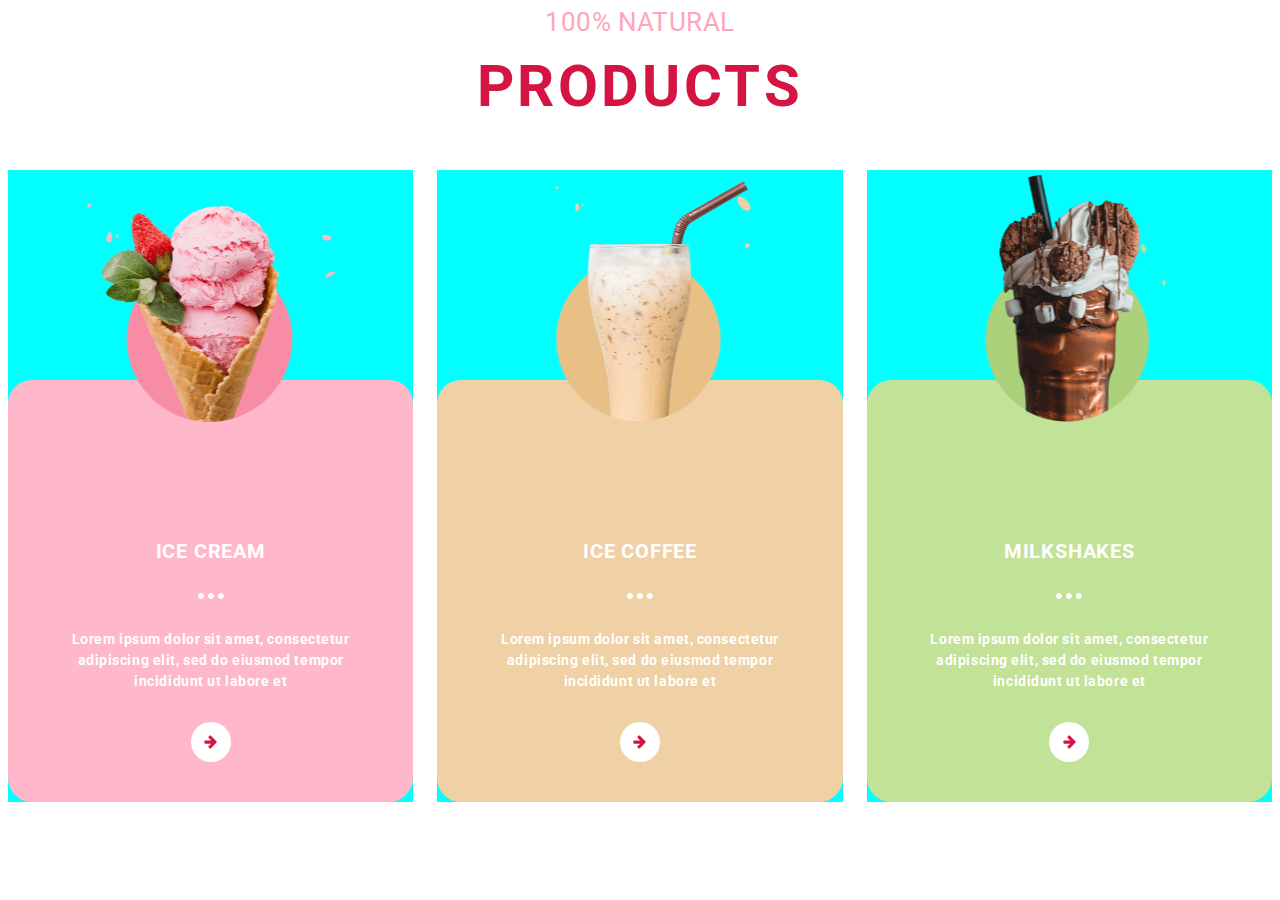
==== commit 24fc6309: "поменял название классов" ====
--- a/index.html
+++ b/index.html
@@ -24,8 +24,8 @@
     <link rel="stylesheet" href="./css/main.min.css" />
   </head>
   <body>
-    <section class="section">
-      <div class="container">
+    <section class="section-products">
+      <div class="container-products">
         <p class="section-products__label section-products__label--margin">
           100% natural
         </p>
